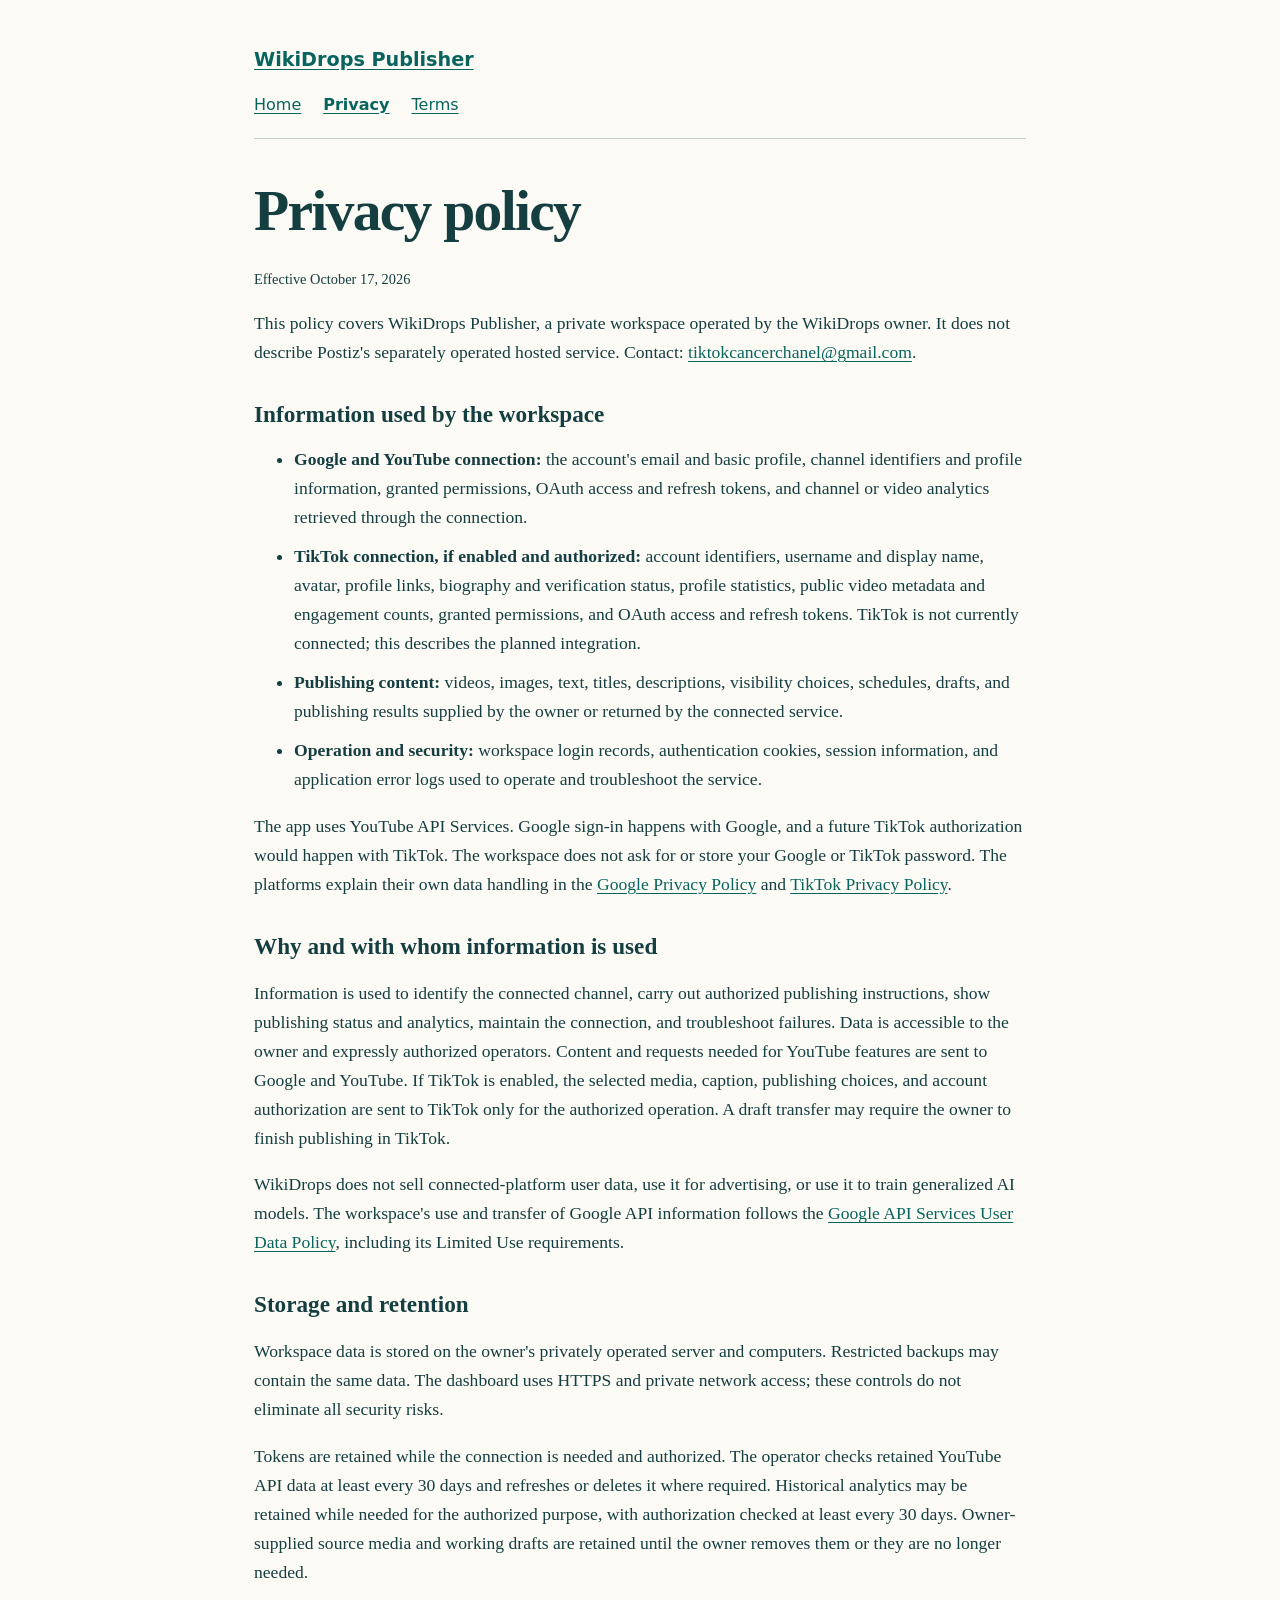
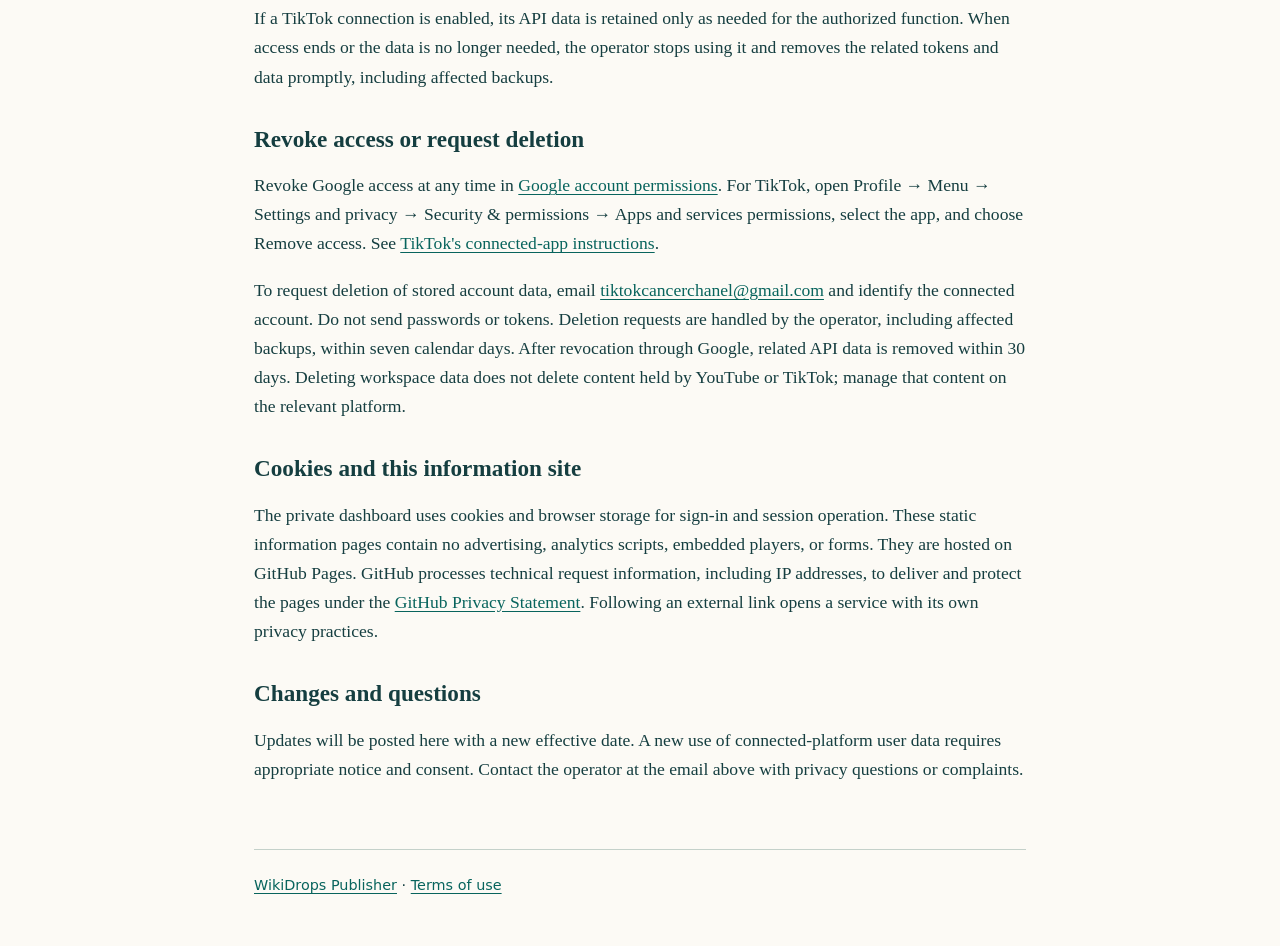
==== privacy.html @ a6823539 "Publish WikiDrops homepage and platform privacy policies" ====
<!doctype html>
<html lang="en">
<head>
  <meta charset="utf-8">
  <meta name="viewport" content="width=device-width, initial-scale=1">
  <meta name="description" content="Privacy practices for the privately operated WikiDrops Publisher workspace.">
  <title>Privacy policy · WikiDrops Publisher</title>
  <link rel="stylesheet" href="styles.css">
</head>
<body>
  <header>
    <a class="brand" href="index.html">WikiDrops Publisher</a>
    <nav aria-label="Main navigation">
      <a href="index.html">Home</a>
      <a href="privacy.html" aria-current="page">Privacy</a>
      <a href="terms.html">Terms</a>
    </nav>
  </header>
  <main>
    <h1>Privacy policy</h1>
    <p class="meta">Effective October 17, 2026</p>
    <p>This policy covers WikiDrops Publisher, a private workspace operated by the WikiDrops owner. It does not describe Postiz's separately operated hosted service. Contact: <a href="mailto:tiktokcancerchanel@gmail.com">tiktokcancerchanel@gmail.com</a>.</p>
    <h2>Information used by the workspace</h2>
    <ul>
      <li><strong>Google and YouTube connection:</strong> the account's email and basic profile, channel identifiers and profile information, granted permissions, OAuth access and refresh tokens, and channel or video analytics retrieved through the connection.</li>
      <li><strong>TikTok connection, if enabled and authorized:</strong> account identifiers, username and display name, avatar, profile links, biography and verification status, profile statistics, public video metadata and engagement counts, granted permissions, and OAuth access and refresh tokens. TikTok is not currently connected; this describes the planned integration.</li>
      <li><strong>Publishing content:</strong> videos, images, text, titles, descriptions, visibility choices, schedules, drafts, and publishing results supplied by the owner or returned by the connected service.</li>
      <li><strong>Operation and security:</strong> workspace login records, authentication cookies, session information, and application error logs used to operate and troubleshoot the service.</li>
    </ul>
    <p>The app uses YouTube API Services. Google sign-in happens with Google, and a future TikTok authorization would happen with TikTok. The workspace does not ask for or store your Google or TikTok password. The platforms explain their own data handling in the <a href="https://policies.google.com/privacy">Google Privacy Policy</a> and <a href="https://www.tiktok.com/legal/page/us/privacy-policy/en">TikTok Privacy Policy</a>.</p>
    <h2>Why and with whom information is used</h2>
    <p>Information is used to identify the connected channel, carry out authorized publishing instructions, show publishing status and analytics, maintain the connection, and troubleshoot failures. Data is accessible to the owner and expressly authorized operators. Content and requests needed for YouTube features are sent to Google and YouTube. If TikTok is enabled, the selected media, caption, publishing choices, and account authorization are sent to TikTok only for the authorized operation. A draft transfer may require the owner to finish publishing in TikTok.</p>
    <p>WikiDrops does not sell connected-platform user data, use it for advertising, or use it to train generalized AI models. The workspace's use and transfer of Google API information follows the <a href="https://developers.google.com/terms/api-services-user-data-policy">Google API Services User Data Policy</a>, including its Limited Use requirements.</p>
    <h2>Storage and retention</h2>
    <p>Workspace data is stored on the owner's privately operated server and computers. Restricted backups may contain the same data. The dashboard uses HTTPS and private network access; these controls do not eliminate all security risks.</p>
    <p>Tokens are retained while the connection is needed and authorized. The operator checks retained YouTube API data at least every 30 days and refreshes or deletes it where required. Historical analytics may be retained while needed for the authorized purpose, with authorization checked at least every 30 days. Owner-supplied source media and working drafts are retained until the owner removes them or they are no longer needed.</p>
    <p>If a TikTok connection is enabled, its API data is retained only as needed for the authorized function. When access ends or the data is no longer needed, the operator stops using it and removes the related tokens and data promptly, including affected backups.</p>
    <h2>Revoke access or request deletion</h2>
    <p>Revoke Google access at any time in <a href="https://security.google.com/settings/security/permissions">Google account permissions</a>. For TikTok, open Profile → Menu → Settings and privacy → Security &amp; permissions → Apps and services permissions, select the app, and choose Remove access. See <a href="https://support.tiktok.com/en/safety-hc/account-and-user-safety/connect-to-third-party-apps">TikTok's connected-app instructions</a>.</p>
    <p>To request deletion of stored account data, email <a href="mailto:tiktokcancerchanel@gmail.com">tiktokcancerchanel@gmail.com</a> and identify the connected account. Do not send passwords or tokens. Deletion requests are handled by the operator, including affected backups, within seven calendar days. After revocation through Google, related API data is removed within 30 days. Deleting workspace data does not delete content held by YouTube or TikTok; manage that content on the relevant platform.</p>
    <h2>Cookies and this information site</h2>
    <p>The private dashboard uses cookies and browser storage for sign-in and session operation. These static information pages contain no advertising, analytics scripts, embedded players, or forms. They are hosted on GitHub Pages. GitHub processes technical request information, including IP addresses, to deliver and protect the pages under the <a href="https://docs.github.com/en/site-policy/privacy-policies/github-general-privacy-statement">GitHub Privacy Statement</a>. Following an external link opens a service with its own privacy practices.</p>
    <h2>Changes and questions</h2>
    <p>Updates will be posted here with a new effective date. A new use of connected-platform user data requires appropriate notice and consent. Contact the operator at the email above with privacy questions or complaints.</p>
  </main>
  <footer><a href="index.html">WikiDrops Publisher</a> · <a href="terms.html">Terms of use</a></footer>
</body>
</html>
---- styles.css ----
:root { color-scheme: light; font-family: Georgia, serif; color: #153e40; background: #fcfaf5; }
* { box-sizing: border-box; }
body { margin: 0 auto; max-width: 820px; padding: 24px; line-height: 1.65; }
a { color: #08645d; text-underline-offset: 3px; }
a:hover { text-decoration-thickness: 2px; }
a:focus-visible { outline: 3px solid #08645d; outline-offset: 5px; }
header, footer, nav, .eyebrow { font-family: system-ui, sans-serif; }
header { padding: 20px 0; border-bottom: 1px solid #c4d1ca; }
.brand { font-weight: 750; font-size: 1.2rem; }
nav { display: flex; flex-wrap: wrap; gap: 8px 22px; margin-top: 16px; }
nav a[aria-current="page"] { font-weight: 700; }
main { padding: 28px 0 48px; }
h1 { font-size: clamp(2rem, 7vw, 3.6rem); line-height: 1.12; letter-spacing: -0.03em; margin: 12px 0 24px; }
h2 { font-size: 1.45rem; line-height: 1.3; margin: 32px 0 12px; }
p, li { font-size: 1.1rem; }
li { margin-bottom: 10px; }
.eyebrow { font-size: .8rem; font-weight: 700; text-transform: uppercase; letter-spacing: .1em; }
.meta, footer { font-size: .9rem; }
footer { border-top: 1px solid #c4d1ca; padding: 24px 0; }
@media (max-width: 480px) { body { padding: 18px; } p, li { font-size: 1rem; } }
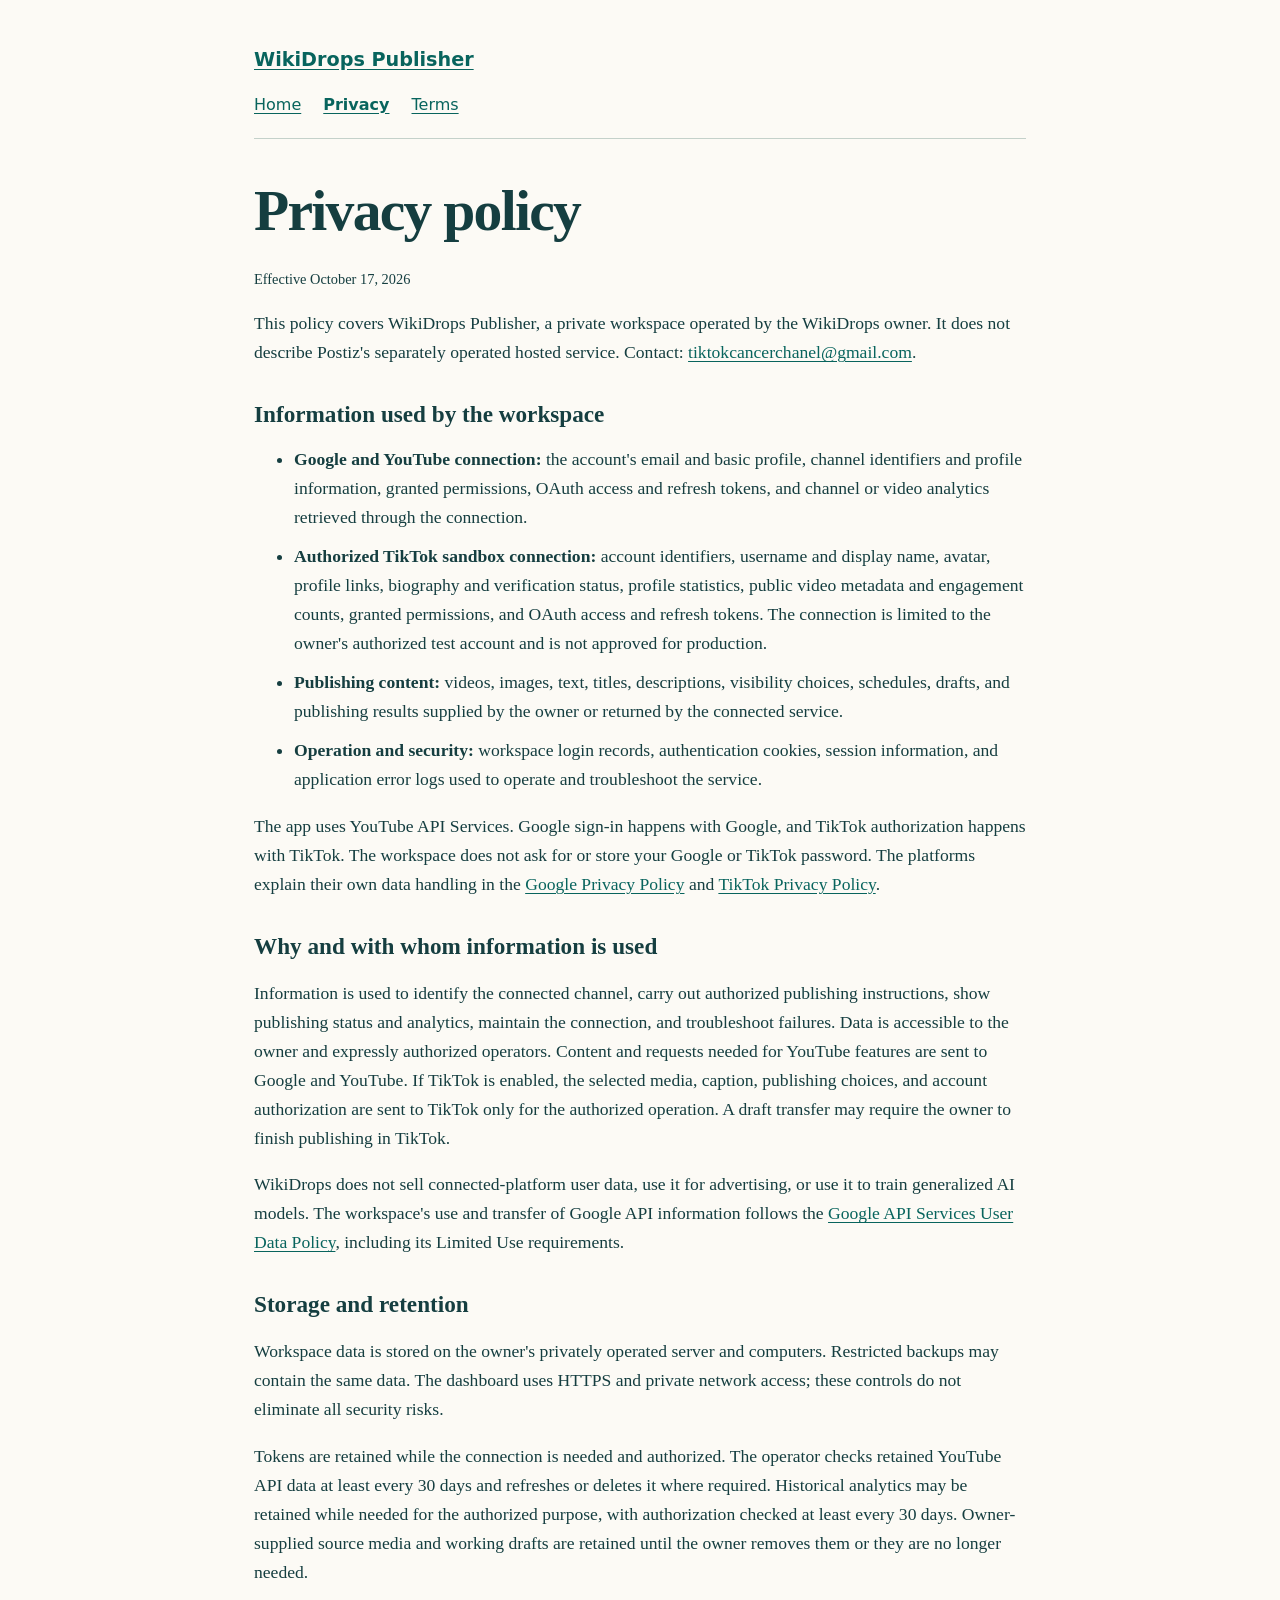
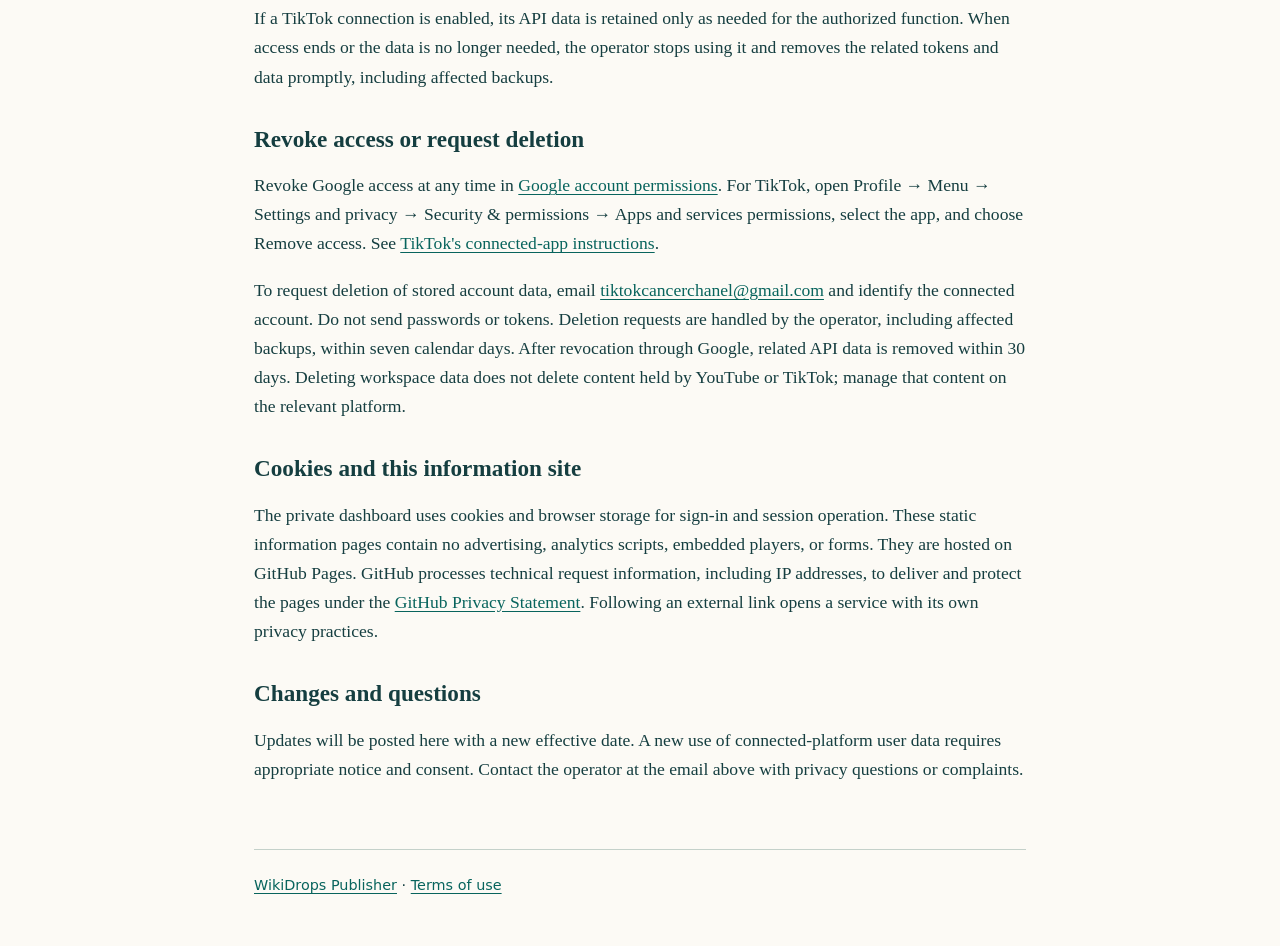
==== commit 2c82865d: "Document the connected TikTok sandbox" ====
--- a/privacy.html
+++ b/privacy.html
@@ -23,11 +23,11 @@
     <h2>Information used by the workspace</h2>
     <ul>
       <li><strong>Google and YouTube connection:</strong> the account's email and basic profile, channel identifiers and profile information, granted permissions, OAuth access and refresh tokens, and channel or video analytics retrieved through the connection.</li>
-      <li><strong>TikTok connection, if enabled and authorized:</strong> account identifiers, username and display name, avatar, profile links, biography and verification status, profile statistics, public video metadata and engagement counts, granted permissions, and OAuth access and refresh tokens. TikTok is not currently connected; this describes the planned integration.</li>
+      <li><strong>Authorized TikTok sandbox connection:</strong> account identifiers, username and display name, avatar, profile links, biography and verification status, profile statistics, public video metadata and engagement counts, granted permissions, and OAuth access and refresh tokens. The connection is limited to the owner's authorized test account and is not approved for production.</li>
       <li><strong>Publishing content:</strong> videos, images, text, titles, descriptions, visibility choices, schedules, drafts, and publishing results supplied by the owner or returned by the connected service.</li>
       <li><strong>Operation and security:</strong> workspace login records, authentication cookies, session information, and application error logs used to operate and troubleshoot the service.</li>
     </ul>
-    <p>The app uses YouTube API Services. Google sign-in happens with Google, and a future TikTok authorization would happen with TikTok. The workspace does not ask for or store your Google or TikTok password. The platforms explain their own data handling in the <a href="https://policies.google.com/privacy">Google Privacy Policy</a> and <a href="https://www.tiktok.com/legal/page/us/privacy-policy/en">TikTok Privacy Policy</a>.</p>
+    <p>The app uses YouTube API Services. Google sign-in happens with Google, and TikTok authorization happens with TikTok. The workspace does not ask for or store your Google or TikTok password. The platforms explain their own data handling in the <a href="https://policies.google.com/privacy">Google Privacy Policy</a> and <a href="https://www.tiktok.com/legal/page/us/privacy-policy/en">TikTok Privacy Policy</a>.</p>
     <h2>Why and with whom information is used</h2>
     <p>Information is used to identify the connected channel, carry out authorized publishing instructions, show publishing status and analytics, maintain the connection, and troubleshoot failures. Data is accessible to the owner and expressly authorized operators. Content and requests needed for YouTube features are sent to Google and YouTube. If TikTok is enabled, the selected media, caption, publishing choices, and account authorization are sent to TikTok only for the authorized operation. A draft transfer may require the owner to finish publishing in TikTok.</p>
     <p>WikiDrops does not sell connected-platform user data, use it for advertising, or use it to train generalized AI models. The workspace's use and transfer of Google API information follows the <a href="https://developers.google.com/terms/api-services-user-data-policy">Google API Services User Data Policy</a>, including its Limited Use requirements.</p>
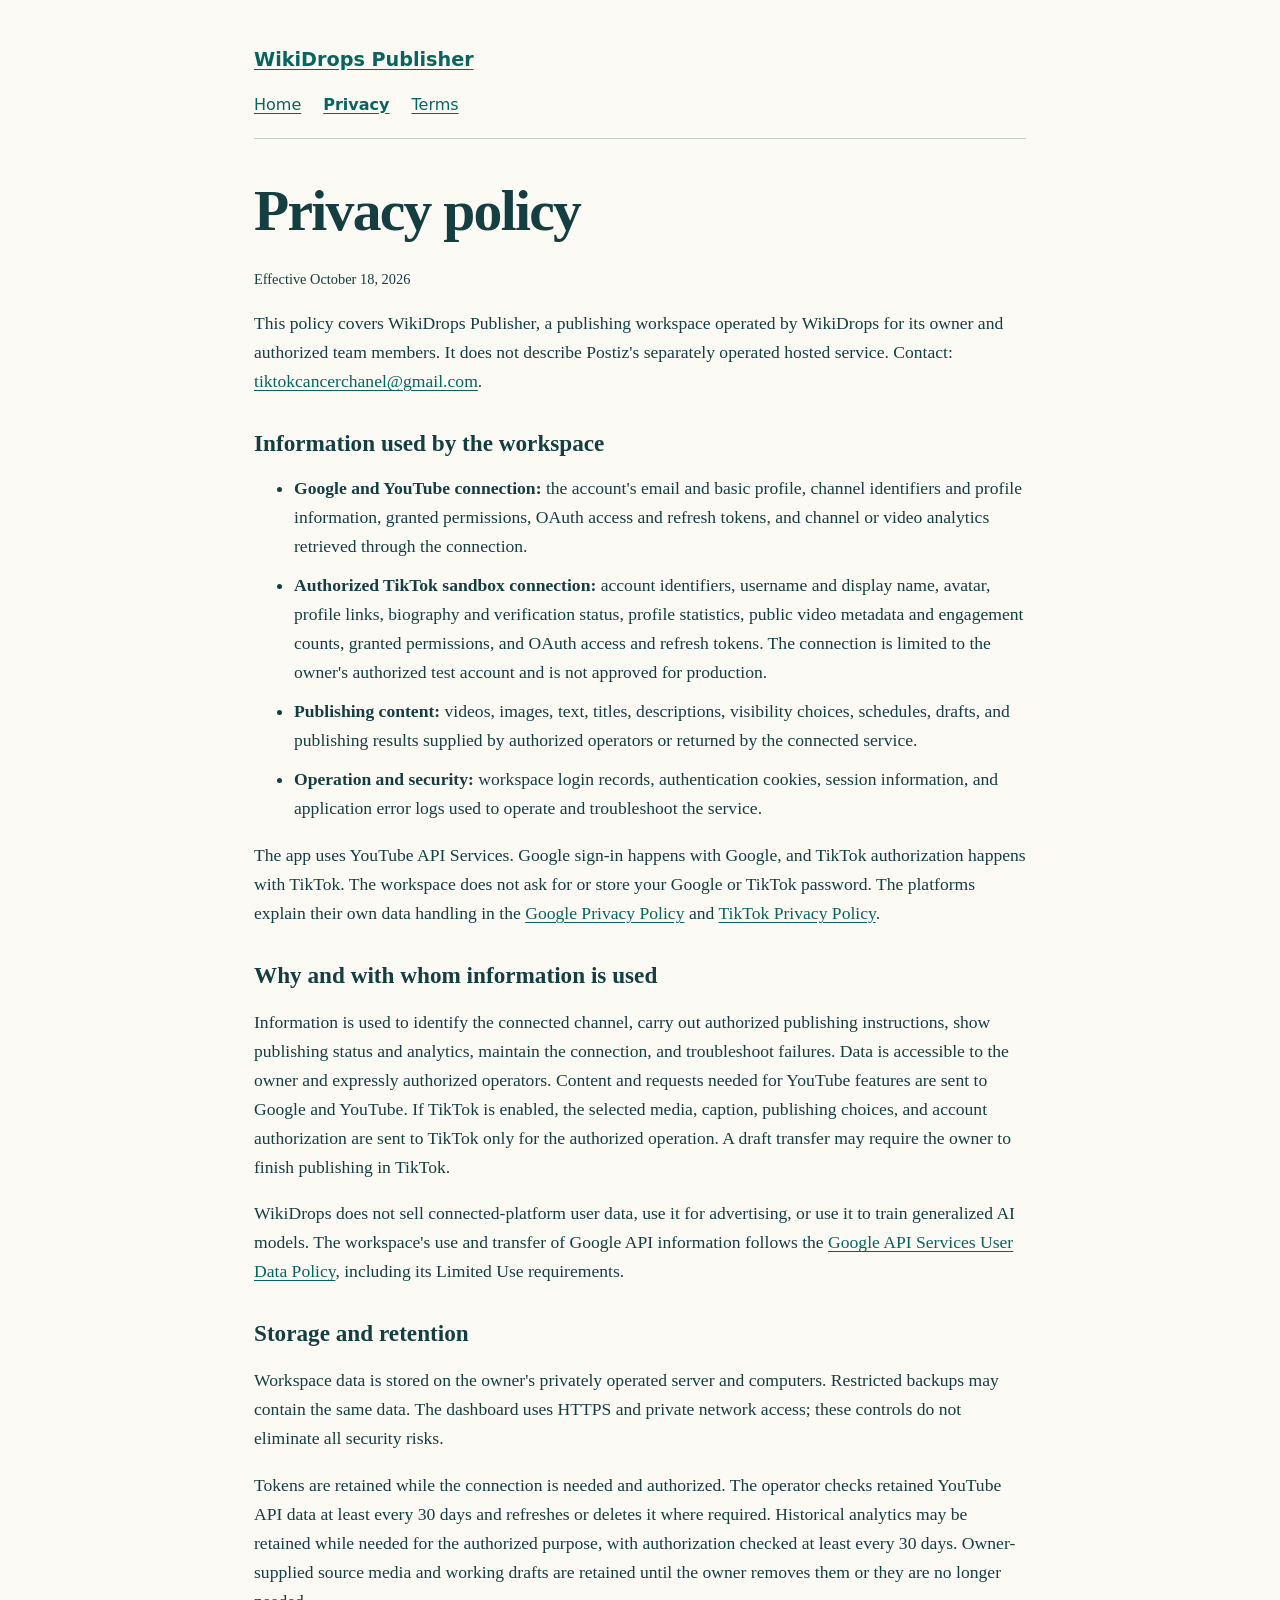
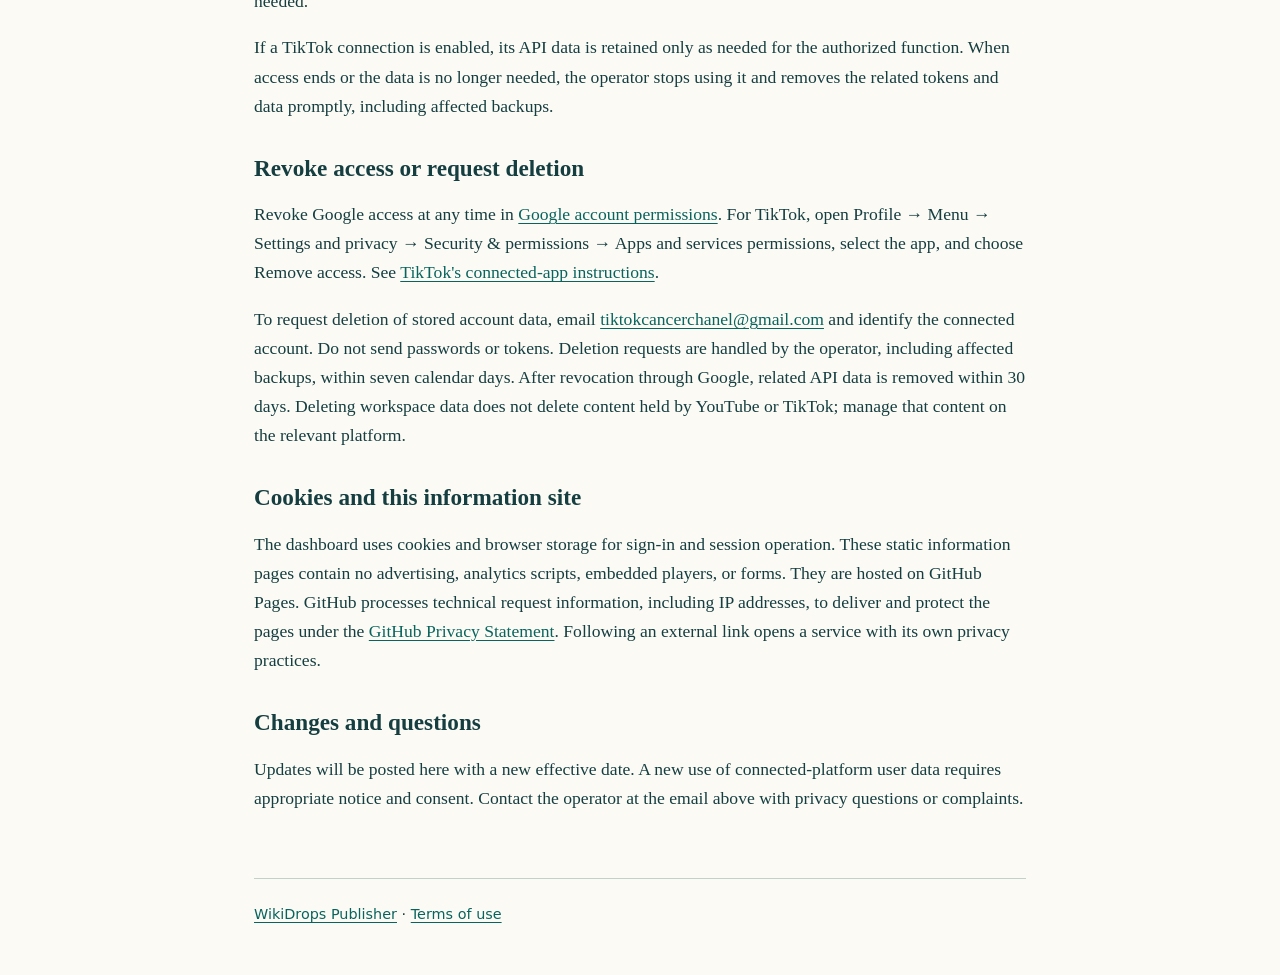
==== commit 2a1ccc3c: "Clarify team publishing and verify TikTok inbox uploads" ====
--- a/privacy.html
+++ b/privacy.html
@@ -3,7 +3,7 @@
 <head>
   <meta charset="utf-8">
   <meta name="viewport" content="width=device-width, initial-scale=1">
-  <meta name="description" content="Privacy practices for the privately operated WikiDrops Publisher workspace.">
+  <meta name="description" content="How WikiDrops Publisher handles connected accounts, publishing content, platform data, and deletion requests.">
   <title>Privacy policy · WikiDrops Publisher</title>
   <link rel="stylesheet" href="styles.css">
 </head>
@@ -18,13 +18,13 @@
   </header>
   <main>
     <h1>Privacy policy</h1>
-    <p class="meta">Effective October 17, 2026</p>
-    <p>This policy covers WikiDrops Publisher, a private workspace operated by the WikiDrops owner. It does not describe Postiz's separately operated hosted service. Contact: <a href="mailto:tiktokcancerchanel@gmail.com">tiktokcancerchanel@gmail.com</a>.</p>
+    <p class="meta">Effective October 18, 2026</p>
+    <p>This policy covers WikiDrops Publisher, a publishing workspace operated by WikiDrops for its owner and authorized team members. It does not describe Postiz's separately operated hosted service. Contact: <a href="mailto:tiktokcancerchanel@gmail.com">tiktokcancerchanel@gmail.com</a>.</p>
     <h2>Information used by the workspace</h2>
     <ul>
       <li><strong>Google and YouTube connection:</strong> the account's email and basic profile, channel identifiers and profile information, granted permissions, OAuth access and refresh tokens, and channel or video analytics retrieved through the connection.</li>
       <li><strong>Authorized TikTok sandbox connection:</strong> account identifiers, username and display name, avatar, profile links, biography and verification status, profile statistics, public video metadata and engagement counts, granted permissions, and OAuth access and refresh tokens. The connection is limited to the owner's authorized test account and is not approved for production.</li>
-      <li><strong>Publishing content:</strong> videos, images, text, titles, descriptions, visibility choices, schedules, drafts, and publishing results supplied by the owner or returned by the connected service.</li>
+      <li><strong>Publishing content:</strong> videos, images, text, titles, descriptions, visibility choices, schedules, drafts, and publishing results supplied by authorized operators or returned by the connected service.</li>
       <li><strong>Operation and security:</strong> workspace login records, authentication cookies, session information, and application error logs used to operate and troubleshoot the service.</li>
     </ul>
     <p>The app uses YouTube API Services. Google sign-in happens with Google, and TikTok authorization happens with TikTok. The workspace does not ask for or store your Google or TikTok password. The platforms explain their own data handling in the <a href="https://policies.google.com/privacy">Google Privacy Policy</a> and <a href="https://www.tiktok.com/legal/page/us/privacy-policy/en">TikTok Privacy Policy</a>.</p>
@@ -39,7 +39,7 @@
     <p>Revoke Google access at any time in <a href="https://security.google.com/settings/security/permissions">Google account permissions</a>. For TikTok, open Profile → Menu → Settings and privacy → Security &amp; permissions → Apps and services permissions, select the app, and choose Remove access. See <a href="https://support.tiktok.com/en/safety-hc/account-and-user-safety/connect-to-third-party-apps">TikTok's connected-app instructions</a>.</p>
     <p>To request deletion of stored account data, email <a href="mailto:tiktokcancerchanel@gmail.com">tiktokcancerchanel@gmail.com</a> and identify the connected account. Do not send passwords or tokens. Deletion requests are handled by the operator, including affected backups, within seven calendar days. After revocation through Google, related API data is removed within 30 days. Deleting workspace data does not delete content held by YouTube or TikTok; manage that content on the relevant platform.</p>
     <h2>Cookies and this information site</h2>
-    <p>The private dashboard uses cookies and browser storage for sign-in and session operation. These static information pages contain no advertising, analytics scripts, embedded players, or forms. They are hosted on GitHub Pages. GitHub processes technical request information, including IP addresses, to deliver and protect the pages under the <a href="https://docs.github.com/en/site-policy/privacy-policies/github-general-privacy-statement">GitHub Privacy Statement</a>. Following an external link opens a service with its own privacy practices.</p>
+    <p>The dashboard uses cookies and browser storage for sign-in and session operation. These static information pages contain no advertising, analytics scripts, embedded players, or forms. They are hosted on GitHub Pages. GitHub processes technical request information, including IP addresses, to deliver and protect the pages under the <a href="https://docs.github.com/en/site-policy/privacy-policies/github-general-privacy-statement">GitHub Privacy Statement</a>. Following an external link opens a service with its own privacy practices.</p>
     <h2>Changes and questions</h2>
     <p>Updates will be posted here with a new effective date. A new use of connected-platform user data requires appropriate notice and consent. Contact the operator at the email above with privacy questions or complaints.</p>
   </main>
